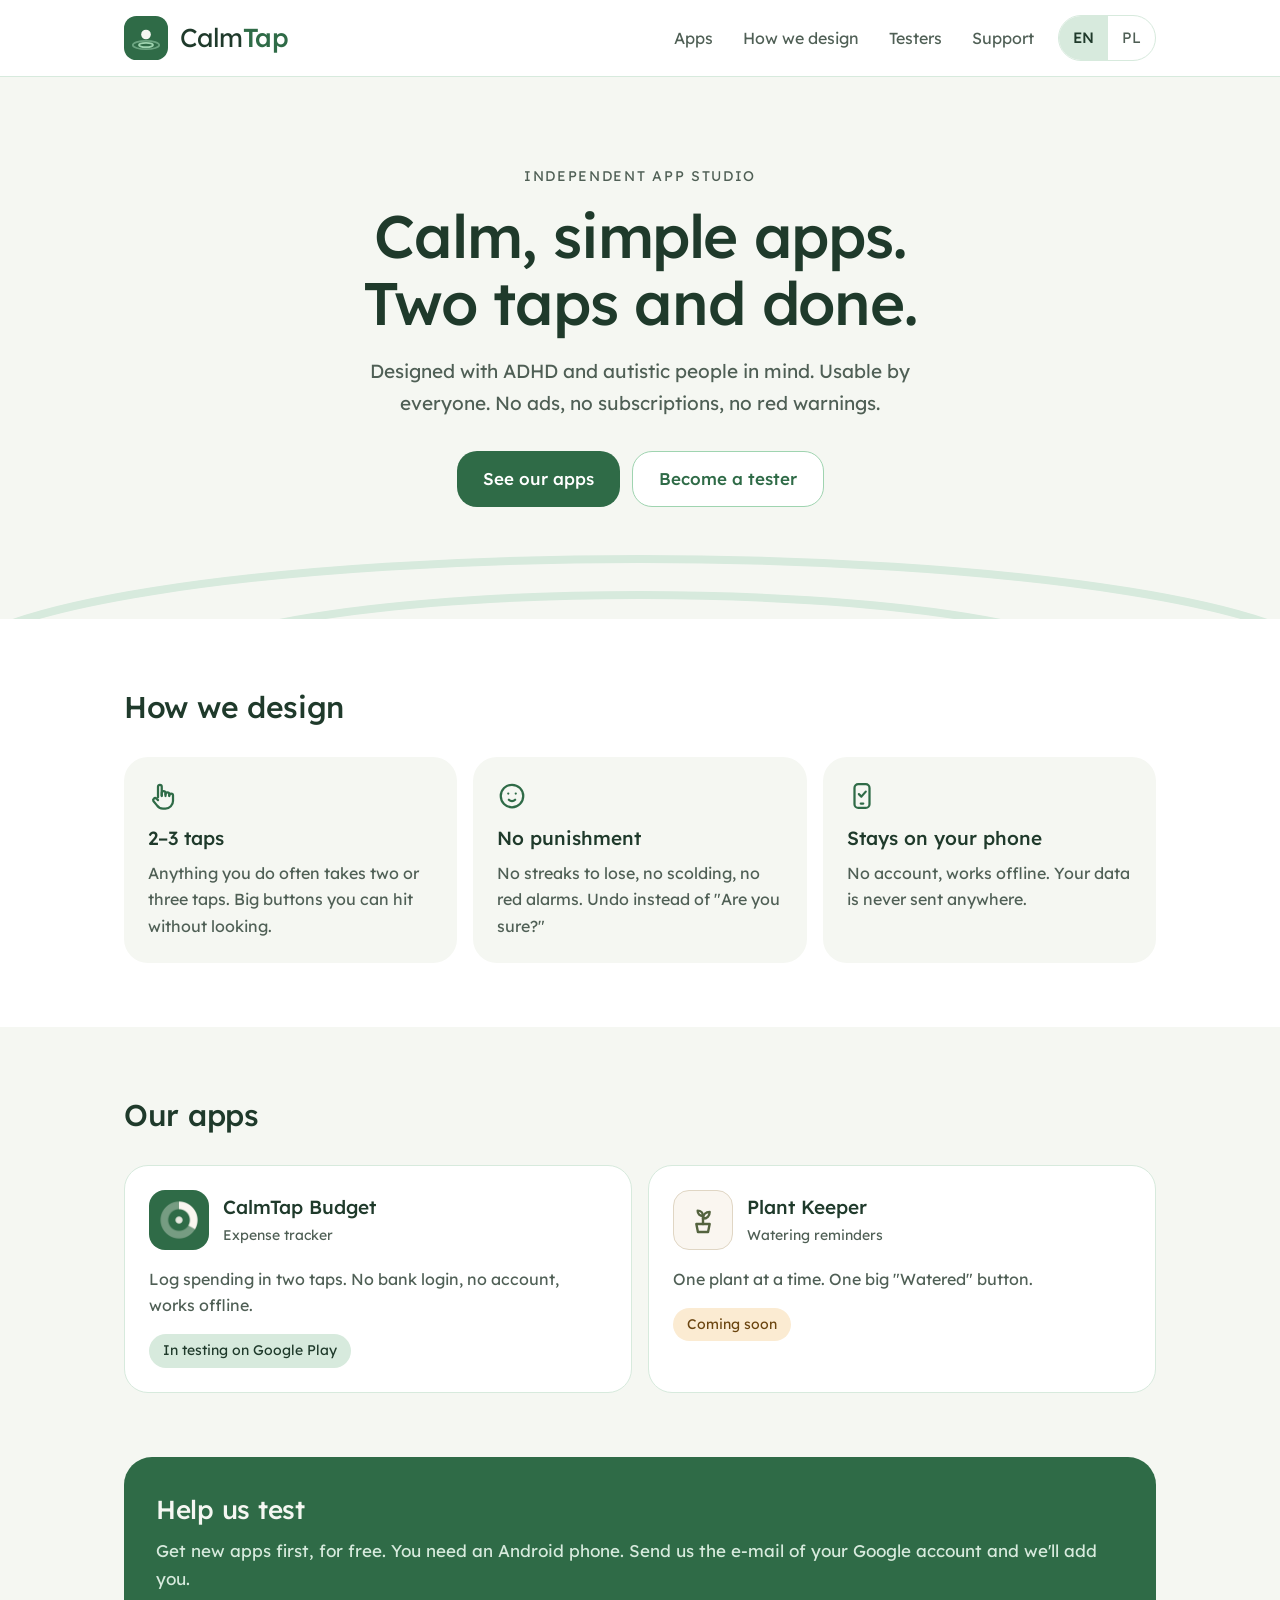
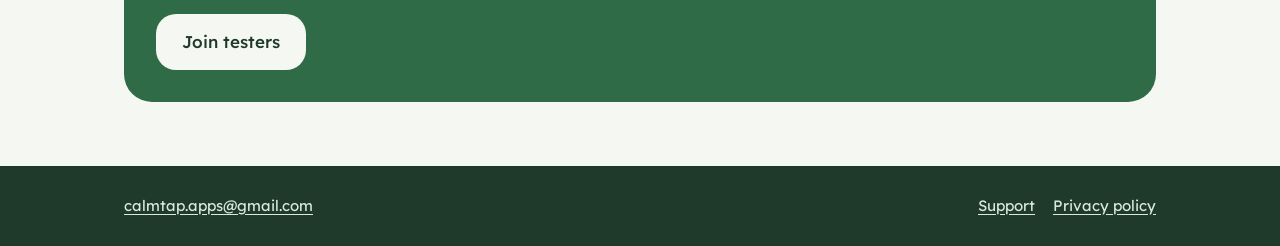
==== index.html @ e2dd9516 "Add files via upload" ====
<!DOCTYPE html>
<html lang="en" data-lang="en">
<head>
<meta charset="utf-8">
<meta name="viewport" content="width=device-width, initial-scale=1">
<title data-en="CalmTap · Calm, simple apps" data-pl="CalmTap · Spokojne, proste aplikacje">CalmTap · Calm, simple apps</title>
<meta name="description" content="CalmTap is an independent app studio making calm, simple apps designed with ADHD and autistic people in mind. No ads, no subscriptions, your data stays on your phone.">
<meta property="og:title" content="CalmTap · Calm, simple apps">
<meta property="og:description" content="Two taps and done. Apps designed with ADHD and autistic people in mind.">
<link rel="icon" type="image/svg+xml" href="assets/logo.svg">
<link rel="icon" type="image/png" href="assets/favicon.png">
<link rel="apple-touch-icon" href="assets/apple-touch-icon.png">
<link rel="stylesheet" href="assets/style.css">
<script>(function(){var l;try{l=localStorage.getItem('calmtap-lang')}catch(e){}if(l!=='pl'&&l!=='en'){var n=((navigator.languages&&navigator.languages[0])||navigator.language||'en').toLowerCase();l=n.indexOf('pl')===0?'pl':'en'}document.documentElement.setAttribute('data-lang',l);document.documentElement.lang=l})()</script>
</head>
<body>
<a class="skip" href="#main"><span class="en">Skip to content</span><span class="pl">Przejdź do treści</span></a>

<header class="site-header">
  <div class="wrap">
    <a class="brand" href="./">
      <img src="assets/logo.svg" width="44" height="44" alt="">
      <span>Calm<b>Tap</b></span>
    </a>
    <nav class="nav" aria-label="Main">
      <a href="#apps"><span class="en">Apps</span><span class="pl">Aplikacje</span></a>
      <a href="#design"><span class="en">How we design</span><span class="pl">Jak projektujemy</span></a>
      <a href="#testers"><span class="en">Testers</span><span class="pl">Testerzy</span></a>
      <a href="support.html"><span class="en">Support</span><span class="pl">Pomoc</span></a>
      <div class="lang-switch" role="group" aria-label="Language / Język">
        <button type="button" data-lang="en" aria-pressed="true">EN</button>
        <button type="button" data-lang="pl" aria-pressed="false">PL</button>
      </div>
    </nav>
  </div>
</header>

<main id="main">

  <section class="hero">
    <svg class="ripples" viewBox="0 0 1400 240" aria-hidden="true">
      <ellipse cx="700" cy="220" rx="690" ry="110" fill="none" stroke="#D7EADD" stroke-width="8"/>
      <ellipse cx="700" cy="220" rx="460" ry="74" fill="none" stroke="#D7EADD" stroke-width="8"/>
      <ellipse cx="700" cy="220" rx="260" ry="42" fill="none" stroke="#9FD4B0" stroke-width="8" opacity="0.6"/>
    </svg>
    <div class="wrap">
      <p class="eyebrow"><span class="en">Independent app studio</span><span class="pl">Niezależne studio aplikacji</span></p>
      <h1>
        <span class="en">Calm, simple apps.<br>Two taps and done.</span>
        <span class="pl">Spokojne, proste aplikacje.<br>Dwa dotknięcia i gotowe.</span>
      </h1>
      <p class="lead">
        <span class="en">Designed with ADHD and autistic people in mind. Usable by everyone. No ads, no subscriptions, no red warnings.</span>
        <span class="pl">Projektowane z myślą o osobach z ADHD i w spektrum autyzmu. Dla każdego. Bez reklam, bez abonamentów, bez czerwonych ostrzeżeń.</span>
      </p>
      <div class="actions">
        <a class="btn btn-primary" href="#apps"><span class="en">See our apps</span><span class="pl">Zobacz aplikacje</span></a>
        <a class="btn btn-secondary" href="#testers"><span class="en">Become a tester</span><span class="pl">Zostań testerem</span></a>
      </div>
    </div>
  </section>

  <section class="section section-white" id="design">
    <div class="wrap">
      <h2><span class="en">How we design</span><span class="pl">Jak projektujemy</span></h2>
      <div class="grid-3">
        <div class="card card-milk">
          <svg class="icon" viewBox="0 0 24 24" fill="none" stroke="currentColor" stroke-width="1.8" stroke-linecap="round" stroke-linejoin="round" aria-hidden="true"><path d="M8 13V4.5a1.5 1.5 0 0 1 3 0V12"/><path d="M11 11.5v-2a1.5 1.5 0 0 1 3 0V12"/><path d="M14 10.5a1.5 1.5 0 0 1 3 0V12"/><path d="M17 11.5a1.5 1.5 0 0 1 3 0V16a6 6 0 0 1-6 6h-2a6 6 0 0 1-5-2.7L4.3 16a1.6 1.6 0 0 1 2.4-2l1.3 1.3"/></svg>
          <h3><span class="en">2–3 taps</span><span class="pl">2–3 dotknięcia</span></h3>
          <p><span class="en">Anything you do often takes two or three taps. Big buttons you can hit without looking.</span><span class="pl">Wszystko, co robisz często, zajmuje dwa, trzy dotknięcia. Duże przyciski, w które trafisz bez patrzenia.</span></p>
        </div>
        <div class="card card-milk">
          <svg class="icon" viewBox="0 0 24 24" fill="none" stroke="currentColor" stroke-width="1.8" stroke-linecap="round" stroke-linejoin="round" aria-hidden="true"><circle cx="12" cy="12" r="9"/><path d="M9 10h.01M15 10h.01"/><path d="M9.5 15a3.5 3.5 0 0 0 5 0"/></svg>
          <h3><span class="en">No punishment</span><span class="pl">Bez karania</span></h3>
          <p><span class="en">No streaks to lose, no scolding, no red alarms. Undo instead of "Are you sure?"</span><span class="pl">Bez serii do stracenia, bez strofowania, bez czerwonych alarmów. „Cofnij” zamiast „Czy na pewno?”</span></p>
        </div>
        <div class="card card-milk">
          <svg class="icon" viewBox="0 0 24 24" fill="none" stroke="currentColor" stroke-width="1.8" stroke-linecap="round" stroke-linejoin="round" aria-hidden="true"><rect x="6" y="2.5" width="12" height="19" rx="3"/><path d="M11 18h2"/><path d="M9.5 10.5l2 2 3.5-4"/></svg>
          <h3><span class="en">Stays on your phone</span><span class="pl">Zostaje na telefonie</span></h3>
          <p><span class="en">No account, works offline. Your data is never sent anywhere.</span><span class="pl">Bez konta, działa offline. Twoje dane nigdzie nie są wysyłane.</span></p>
        </div>
      </div>
    </div>
  </section>

  <section class="section" id="apps">
    <div class="wrap">
      <h2><span class="en">Our apps</span><span class="pl">Nasze aplikacje</span></h2>
      <div class="grid-2">
        <article class="card app-card">
          <div class="app-head">
            <img src="assets/budget-icon.png" alt="" width="60" height="60">
            <div>
              <h3>CalmTap Budget</h3>
              <p class="kind"><span class="en">Expense tracker</span><span class="pl">Budżet domowy</span></p>
            </div>
          </div>
          <p class="desc"><span class="en">Log spending in two taps. No bank login, no account, works offline.</span><span class="pl">Wydatek w dwa dotknięcia. Bez logowania do banku, bez konta, działa offline.</span></p>
          <span class="badge badge-mint"><span class="en">In testing on Google Play</span><span class="pl">W testach w Google Play</span></span>
        </article>
        <article class="card app-card">
          <div class="app-head">
            <div class="app-icon app-icon-plant">
              <svg width="32" height="32" viewBox="0 0 24 24" fill="none" stroke="currentColor" stroke-width="1.8" stroke-linecap="round" stroke-linejoin="round" aria-hidden="true"><path d="M7 15h10l-1.2 6H8.2z"/><path d="M12 15V9"/><path d="M12 11c0-3 2-5 5-5 0 3-2 5-5 5z"/><path d="M12 9c0-2.5-1.7-4-4-4 0 2.5 1.7 4 4 4z"/></svg>
            </div>
            <div>
              <h3>Plant Keeper</h3>
              <p class="kind"><span class="en">Watering reminders</span><span class="pl">Przypomnienia o podlewaniu</span></p>
            </div>
          </div>
          <p class="desc"><span class="en">One plant at a time. One big "Watered" button.</span><span class="pl">Jedna roślina naraz. Jeden duży przycisk „Podlane”.</span></p>
          <span class="badge badge-amber"><span class="en">Coming soon</span><span class="pl">Wkrótce</span></span>
        </article>
      </div>
    </div>
  </section>

  <section class="section" id="testers" style="padding-top:0">
    <div class="wrap">
      <div class="band">
        <div>
          <h2><span class="en">Help us test</span><span class="pl">Pomóż nam testować</span></h2>
          <p><span class="en">Get new apps first, for free. You need an Android phone. Send us the e-mail of your Google account and we'll add you.</span><span class="pl">Dostajesz nowe aplikacje jako pierwszy, za darmo. Potrzebny telefon z Androidem. Wyślij nam adres swojego konta Google, a dopiszemy cię do listy.</span></p>
        </div>
        <a class="btn btn-light en" href="mailto:calmtap.apps@gmail.com?subject=I%20want%20to%20test%20CalmTap%20apps&amp;body=Hi!%20I'd%20like%20to%20test%20CalmTap%20apps.%0A%0AThe%20e-mail%20of%20my%20Google%20account%20(the%20one%20on%20my%20Android%20phone)%3A%20">Join testers</a>
        <a class="btn btn-light pl" href="mailto:calmtap.apps@gmail.com?subject=Chc%C4%99%20testowa%C4%87%20aplikacje%20CalmTap&amp;body=Cze%C5%9B%C4%87!%20Chc%C4%99%20testowa%C4%87%20aplikacje%20CalmTap.%0A%0AAdres%20mojego%20konta%20Google%20(tego%20z%20telefonu%20z%20Androidem)%3A%20">Zapisz się</a>
      </div>
    </div>
  </section>

</main>

<footer class="site-footer">
  <div class="wrap">
    <span><a href="mailto:calmtap.apps@gmail.com">calmtap.apps@gmail.com</a></span>
    <nav aria-label="Footer">
      <a href="support.html"><span class="en">Support</span><span class="pl">Pomoc</span></a>
      <a href="privacy-budget.html"><span class="en">Privacy policy</span><span class="pl">Polityka prywatności</span></a>
    </nav>
  </div>
</footer>

<script src="assets/site.js"></script>
</body>
</html>
---- assets/style.css ----
@font-face{font-family:"Lexend";src:url("fonts/Lexend_400Regular.ttf") format("truetype");font-weight:400;font-display:swap}
@font-face{font-family:"Lexend";src:url("fonts/Lexend_500Medium.ttf") format("truetype");font-weight:500;font-display:swap}

:root{
  --green:#2F6B47;
  --forest:#1F3A2B;
  --mint:#9FD4B0;
  --mint-light:#D7EADD;
  --milk:#F5F7F2;
  --white:#FFFFFF;
  --muted:#4F5F55;
  --amber-bg:#FBEBD2;
  --amber-ink:#6B4510;
  --line:#D7EADD;
}

html[data-lang="en"] .pl,
html[data-lang="pl"] .en{display:none !important}

*{box-sizing:border-box}
html{scroll-behavior:smooth}
@media (prefers-reduced-motion:reduce){html{scroll-behavior:auto}}
body{
  min-height:100vh;display:flex;flex-direction:column;
  margin:0;
  background:var(--milk);
  color:var(--forest);
  font-family:"Lexend",system-ui,-apple-system,"Segoe UI",sans-serif;
  font-size:17px;
  line-height:1.65;
}
img,svg{display:block}
a{color:var(--green);text-underline-offset:3px}
a:hover{color:var(--forest)}
:focus-visible{outline:3px solid var(--green);outline-offset:3px;border-radius:6px}

.wrap{max-width:1080px;margin:0 auto;padding:0 24px}
.narrow{max-width:760px}

/* skip link */
.skip{position:absolute;left:-999px;top:8px;background:var(--white);padding:10px 16px;border-radius:12px;z-index:10}
.skip:focus{left:16px}

/* header */
.site-header{background:var(--white);border-bottom:1px solid var(--line)}
.site-header .wrap{display:flex;align-items:center;justify-content:space-between;gap:16px;flex-wrap:wrap;min-height:76px;padding-top:10px;padding-bottom:10px}
.brand{display:flex;align-items:center;gap:12px;text-decoration:none;color:var(--forest);font-size:26px;letter-spacing:-0.02em}
.brand b{font-weight:500;color:var(--green)}
.nav{display:flex;align-items:center;gap:6px;flex-wrap:wrap}
.nav a{color:var(--muted);text-decoration:none;font-size:16px;padding:10px 12px;border-radius:12px}
.nav a:hover{color:var(--forest);background:var(--milk)}
.nav a[aria-current="page"]{color:var(--forest);font-weight:500;text-decoration:underline;text-decoration-color:var(--green);text-decoration-thickness:2px;text-underline-offset:8px}
.lang-switch{display:flex;border:1px solid var(--line);border-radius:999px;overflow:hidden;margin-left:6px}
.lang-switch button{font:inherit;font-size:15px;border:0;background:transparent;color:var(--muted);padding:8px 14px;min-height:44px;cursor:pointer}
.lang-switch button[aria-pressed="true"]{background:var(--mint-light);color:var(--forest);font-weight:500}

/* buttons */
.btn{display:inline-flex;align-items:center;justify-content:center;gap:8px;min-height:56px;padding:0 26px;border-radius:20px;font-size:17px;text-decoration:none;font-weight:500}
.btn-primary{background:var(--green);color:var(--white)}
.btn-primary:hover{background:var(--forest);color:var(--white)}
.btn-secondary{background:var(--white);color:var(--green);border:1px solid var(--mint)}
.btn-secondary:hover{background:var(--mint-light);color:var(--forest)}
.btn-light{background:var(--milk);color:var(--forest)}
.btn-light:hover{background:var(--white);color:var(--forest)}

/* hero */
.hero{position:relative;overflow:hidden;text-align:center;padding:88px 0 112px}
.hero .ripples{position:absolute;left:50%;bottom:-70px;transform:translateX(-50%);width:1400px;max-width:none;pointer-events:none}
.hero .wrap{position:relative}
.eyebrow{margin:0 0 14px;font-size:14px;letter-spacing:.12em;text-transform:uppercase;color:var(--muted)}
.hero h1{margin:0;font-size:clamp(36px,6vw,60px);line-height:1.12;font-weight:500;letter-spacing:-0.02em}
.hero .lead{max-width:600px;margin:20px auto 0;font-size:19px;color:var(--muted)}
.actions{display:flex;gap:12px;justify-content:center;flex-wrap:wrap;margin-top:32px}

/* sections */
.section{padding:64px 0}
.section-white{background:var(--white)}
.section h2{margin:0 0 24px;font-size:30px;font-weight:500;letter-spacing:-0.01em}
.grid-3{display:grid;grid-template-columns:repeat(auto-fit,minmax(240px,1fr));gap:16px}
.grid-2{display:grid;grid-template-columns:repeat(auto-fit,minmax(300px,1fr));gap:16px}
.card{background:var(--white);border:1px solid var(--line);border-radius:24px;padding:24px}
.card-milk{background:var(--milk);border:0}
.card h3{margin:12px 0 6px;font-size:19px;font-weight:500}
.card p{margin:0;color:var(--muted);font-size:16px}
.icon{width:30px;height:30px;color:var(--green)}

.app-head{display:flex;align-items:center;gap:14px}
.app-head img,.app-head .app-icon{width:60px;height:60px;border-radius:16px;flex:none}
.app-icon-plant{background:#FAF6F0;border:1px solid #E0D6C4;display:flex;align-items:center;justify-content:center;color:#54633E}
.app-head h3{margin:0}
.app-head .kind{margin:0;font-size:14px}
.app-card p.desc{margin:16px 0}
.badge{display:inline-block;border-radius:999px;padding:5px 14px;font-size:14px}
.badge-mint{background:var(--mint-light);color:var(--forest)}
.badge-amber{background:var(--amber-bg);color:var(--amber-ink)}

.band{background:var(--green);color:var(--milk);border-radius:28px;padding:32px;display:flex;align-items:center;justify-content:space-between;gap:20px;flex-wrap:wrap}
.band h2{margin:0;font-size:26px}
.band p{margin:6px 0 0;color:var(--mint-light)}

/* support + policy */
.page-head{padding:56px 0 8px}
.page-head h1{margin:0;font-size:clamp(34px,5vw,46px);font-weight:500;letter-spacing:-0.02em}
.page-head p{margin:8px 0 0;color:var(--muted);font-size:18px}
.crumbs{font-size:15px;color:var(--muted);margin:0 0 8px}
.crumbs a{color:var(--muted)}
.chips{display:flex;gap:10px;flex-wrap:wrap;margin-top:24px}
.chip{font:inherit;font-size:16px;min-height:52px;padding:0 24px;border-radius:999px;border:1px solid var(--line);background:var(--white);color:var(--forest);cursor:pointer}
.chip[aria-pressed="true"]{background:var(--green);border-color:var(--green);color:var(--white)}
.support-grid{display:grid;grid-template-columns:minmax(0,1.6fr) minmax(0,1fr);gap:20px;padding:24px 0 72px}
@media (max-width:820px){.support-grid{grid-template-columns:1fr}}
.side{display:flex;flex-direction:column;gap:16px}
.card-green{background:var(--green);border-color:var(--green);color:var(--milk)}
.card-green .icon{color:var(--milk)}
.card-green h3{color:var(--white)}
.card-green p{color:var(--mint-light)}
.card .btn{margin-top:16px}
.card-link{display:inline-block;margin-top:12px;font-size:16px}

.faq{padding:8px 24px}
.faq details{border-bottom:1px solid #EEF3EF}
.faq details:last-child{border-bottom:0}
.faq summary{list-style:none;cursor:pointer;display:flex;align-items:center;justify-content:space-between;gap:16px;padding:20px 0;font-size:17px;min-height:56px}
.faq summary::-webkit-details-marker{display:none}
.faq summary svg{width:22px;height:22px;flex:none;color:var(--muted);transition:transform .15s}
@media (prefers-reduced-motion:reduce){.faq summary svg{transition:none}}
.faq details[open] summary{font-weight:500}
.faq details[open] summary svg{transform:rotate(180deg)}
.faq .answer{padding:0 0 20px;color:var(--muted);font-size:16px}
.faq .answer p{margin:0 0 10px}

.policy{padding:24px 0 72px;display:flex;flex-direction:column;gap:16px}
.policy .summary{background:var(--mint-light);border:0;display:flex;gap:16px;align-items:flex-start}
.policy .summary p{color:var(--forest)}
.policy .card h2{margin:0 0 8px;font-size:20px;font-weight:500}
.policy .card p{margin:0 0 10px}
.policy .card p:last-child{margin-bottom:0}

/* footer */
.site-footer{background:var(--forest);color:var(--mint-light);padding:28px 0;font-size:15px}
.site-footer .wrap{display:flex;justify-content:space-between;gap:16px;flex-wrap:wrap}
.site-footer a{color:var(--mint-light)}
.site-footer a:hover{color:var(--white)}
.site-footer nav{display:flex;gap:18px;flex-wrap:wrap}

@media (max-width:640px){
  body{font-size:16px}
  .hero{padding:56px 0 88px}
  .section{padding:48px 0}
  .band{padding:24px}
  .brand{font-size:22px}
}
main{flex:1 0 auto;width:100%}
.policy .summary .icon{flex:none}
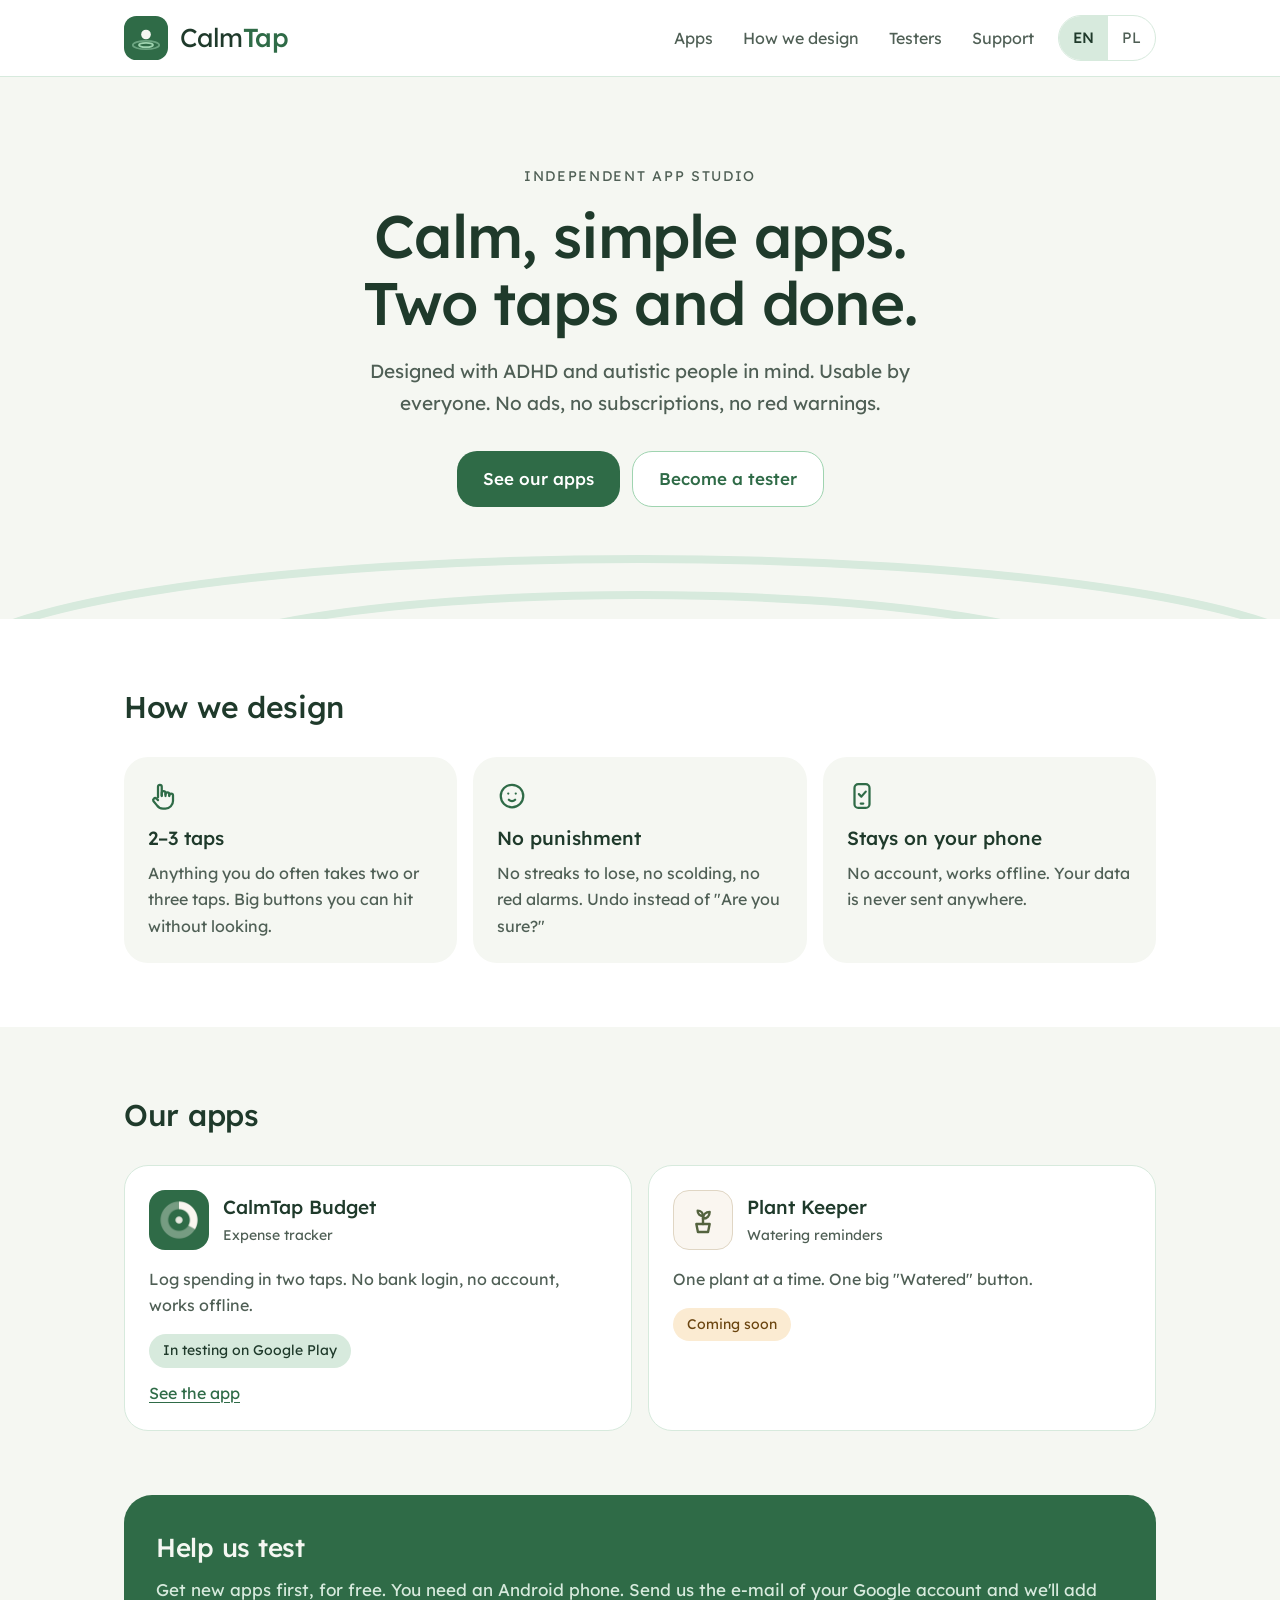
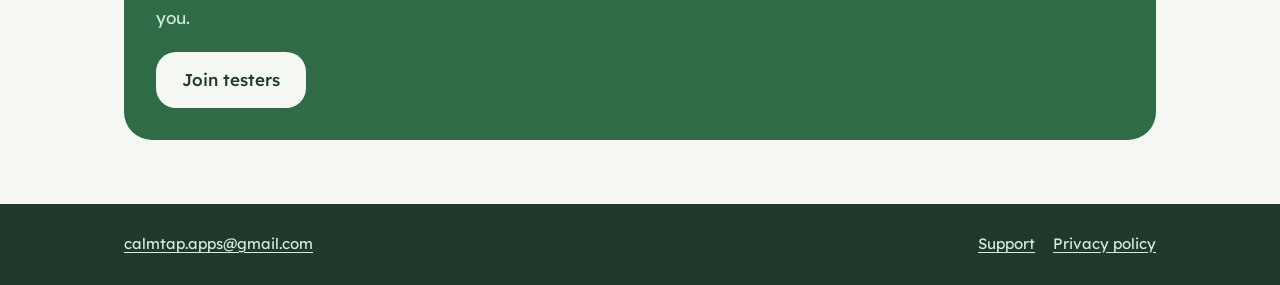
==== commit 9d5a5821: "Add files via upload" ====
--- a/index.html
+++ b/index.html
@@ -96,7 +96,8 @@
             </div>
           </div>
           <p class="desc"><span class="en">Log spending in two taps. No bank login, no account, works offline.</span><span class="pl">Wydatek w dwa dotknięcia. Bez logowania do banku, bez konta, działa offline.</span></p>
-          <span class="badge badge-mint"><span class="en">In testing on Google Play</span><span class="pl">W testach w Google Play</span></span>
+          <span class="badge badge-mint"><span class="en">In testing on Google Play</span><span class="pl">Testy w Google Play</span></span>
+          <a class="card-link" style="display:block" href="budget.html"><span class="en">See the app</span><span class="pl">Zobacz aplikację</span></a>
         </article>
         <article class="card app-card">
           <div class="app-head">
--- a/assets/style.css
+++ b/assets/style.css
@@ -152,3 +152,27 @@
 }
 main{flex:1 0 auto;width:100%}
 .policy .summary .icon{flex:none}
+
+/* app page */
+.app-hero{padding:64px 0 40px}
+.app-hero .wrap{display:grid;grid-template-columns:minmax(0,1.1fr) minmax(0,0.9fr);gap:48px;align-items:center}
+@media (max-width:820px){.app-hero .wrap{grid-template-columns:1fr}}
+.app-hero h1{margin:16px 0 0;font-size:clamp(34px,5vw,52px);line-height:1.12;font-weight:500;letter-spacing:-0.02em}
+.app-hero .lead{margin:16px 0 0;font-size:19px;color:var(--muted)}
+.app-title{display:flex;align-items:center;gap:14px}
+.app-title img{width:64px;height:64px;border-radius:18px}
+.app-title p{margin:0;font-size:22px;font-weight:500}
+.pills{display:flex;flex-wrap:wrap;gap:8px;margin-top:22px}
+.pill{background:var(--white);border:1px solid var(--line);border-radius:999px;padding:7px 14px;font-size:15px}
+.app-hero .actions{justify-content:flex-start}
+.phone{width:100%;max-width:290px;margin:0 auto;border-radius:36px;background:#0E120F;padding:10px;box-shadow:0 0 0 1px #2B3A30}
+.phone img{width:100%;height:auto;border-radius:28px}
+.feature{display:grid;grid-template-columns:minmax(0,1fr) minmax(0,1fr);gap:48px;align-items:center;padding:40px 0}
+.feature.flip .feature-text{order:2}
+@media (max-width:820px){.feature{grid-template-columns:1fr}.feature.flip .feature-text{order:0}}
+.feature h2{margin:0 0 12px;font-size:30px;font-weight:500;letter-spacing:-0.01em}
+.feature p{margin:0 0 10px;color:var(--muted)}
+.feature ul{margin:8px 0 0;padding-left:20px;color:var(--muted)}
+.feature li{margin-bottom:6px}
+.phones-pair{display:flex;gap:16px;justify-content:center}
+.phones-pair .phone{max-width:220px}
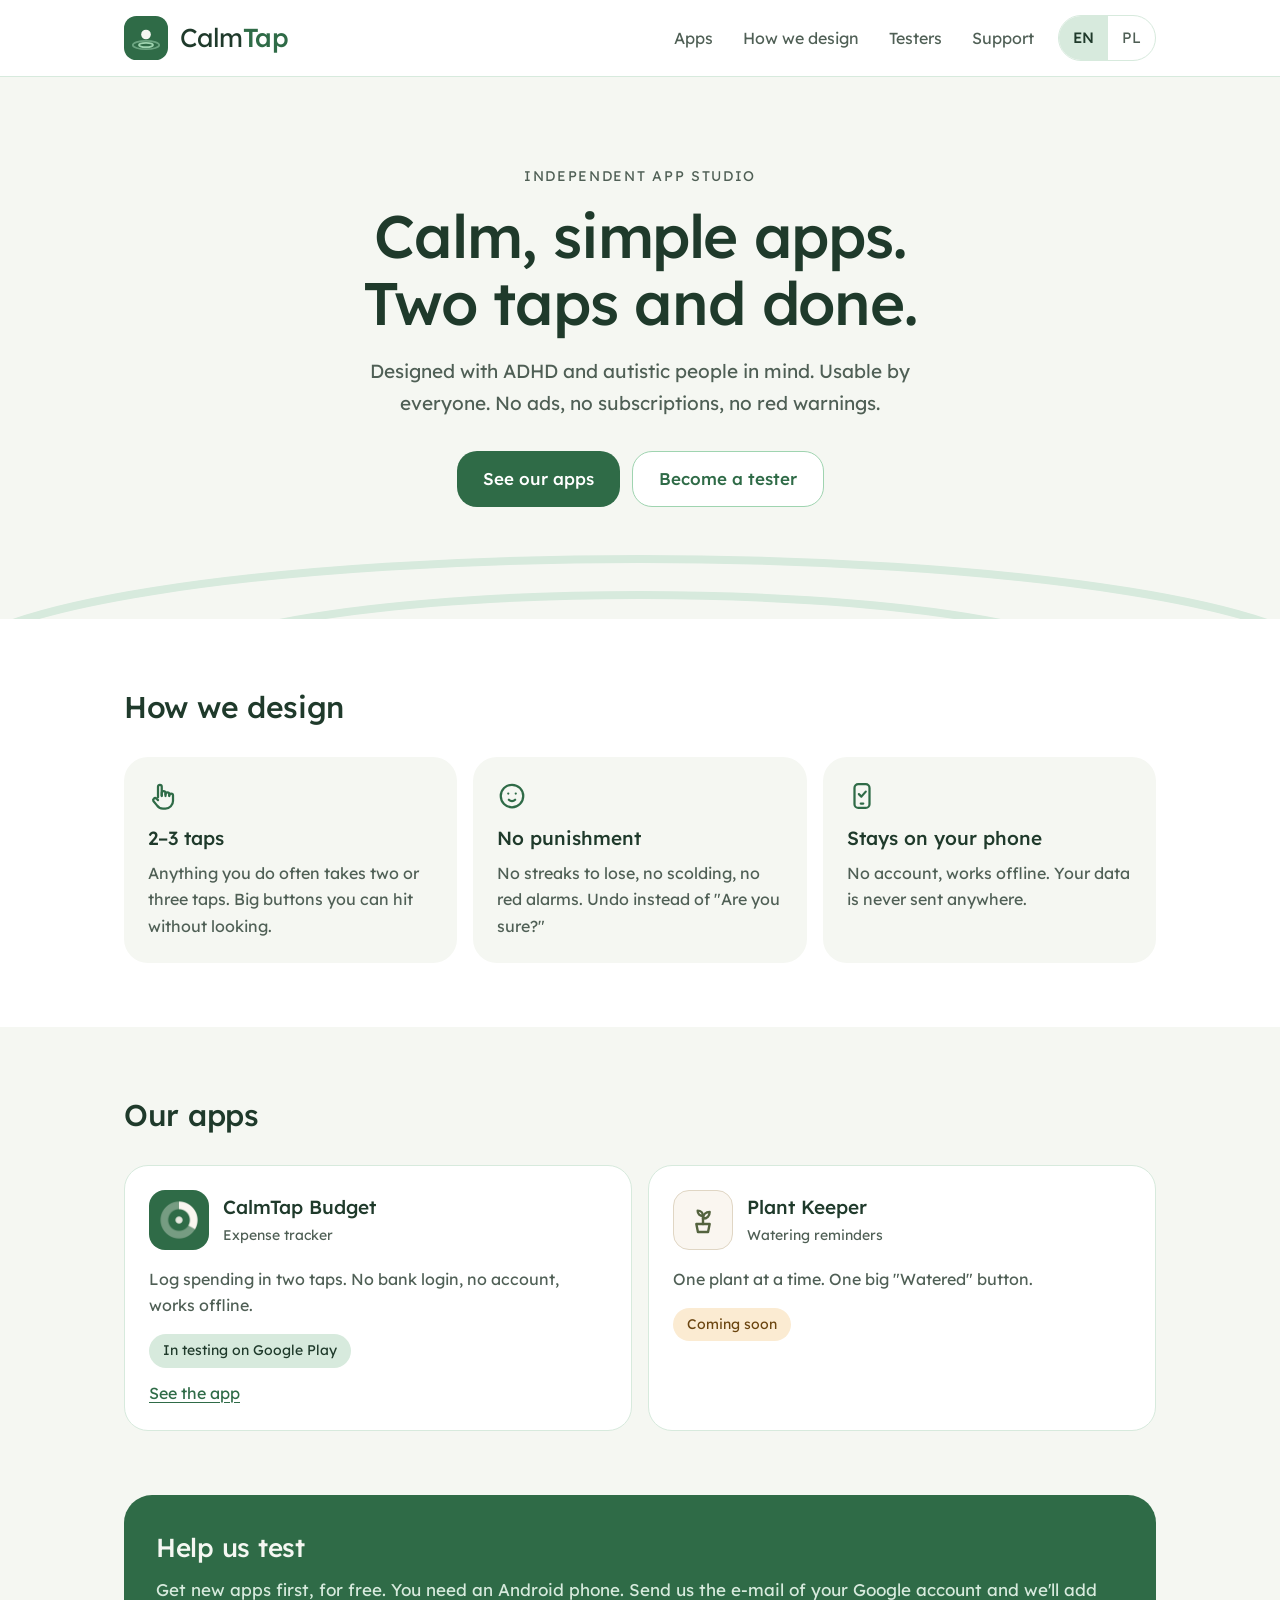
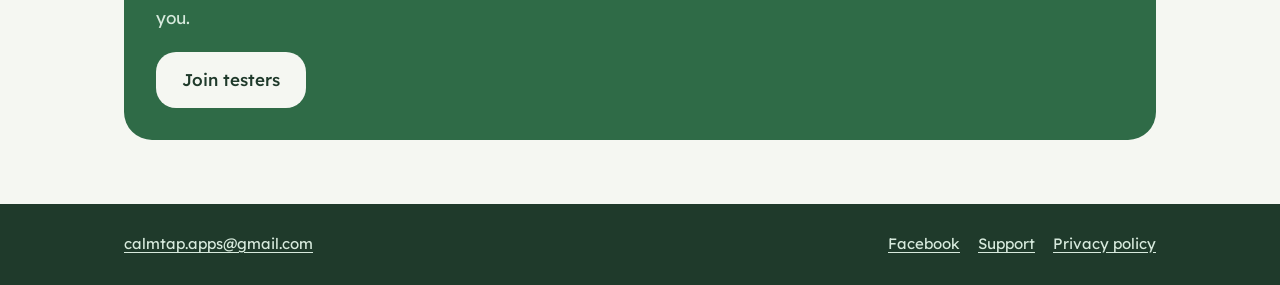
==== commit 0b08dfad: "Update index.html" ====
--- a/index.html
+++ b/index.html
@@ -134,7 +134,7 @@
 <footer class="site-footer">
   <div class="wrap">
     <span><a href="mailto:calmtap.apps@gmail.com">calmtap.apps@gmail.com</a></span>
-    <nav aria-label="Footer">
+    <nav aria-label="Footer"><a href="https://www.facebook.com/calmtap.apps" rel="me">Facebook</a>
       <a href="support.html"><span class="en">Support</span><span class="pl">Pomoc</span></a>
       <a href="privacy-budget.html"><span class="en">Privacy policy</span><span class="pl">Polityka prywatności</span></a>
     </nav>
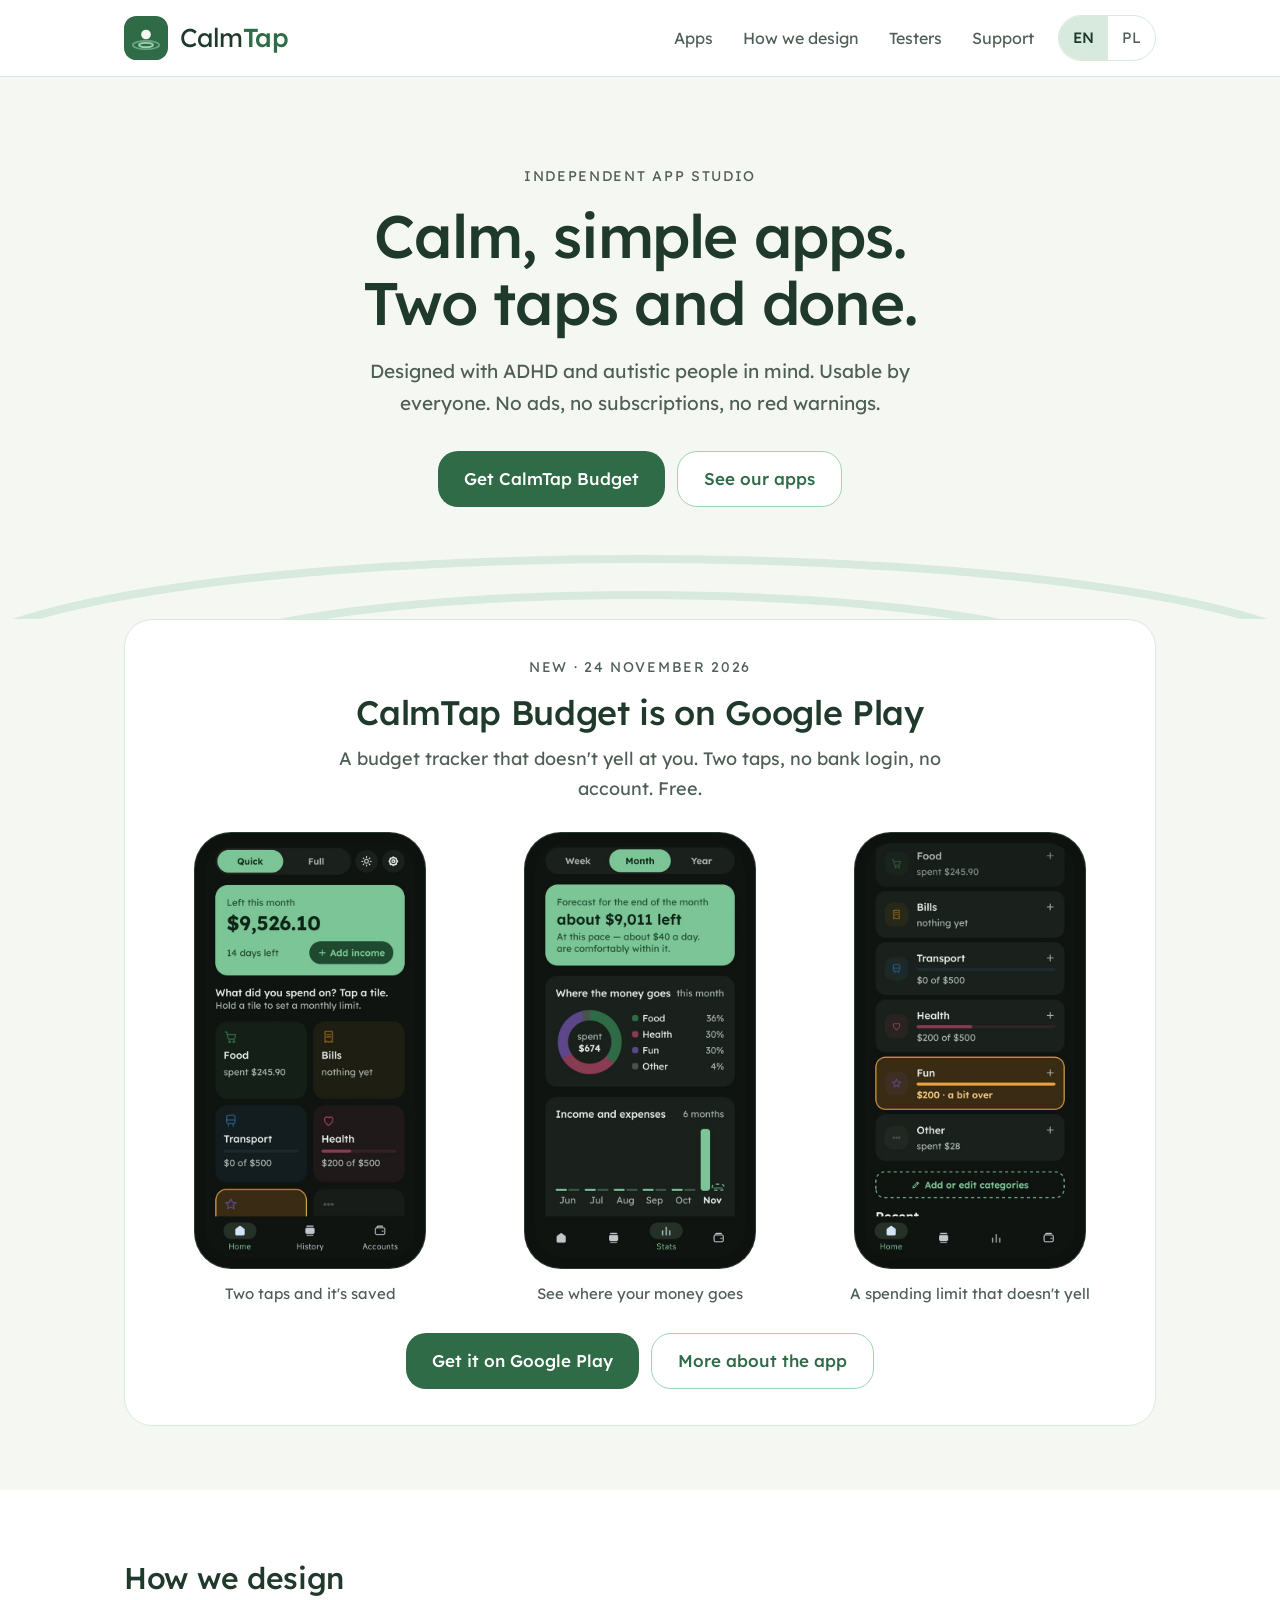
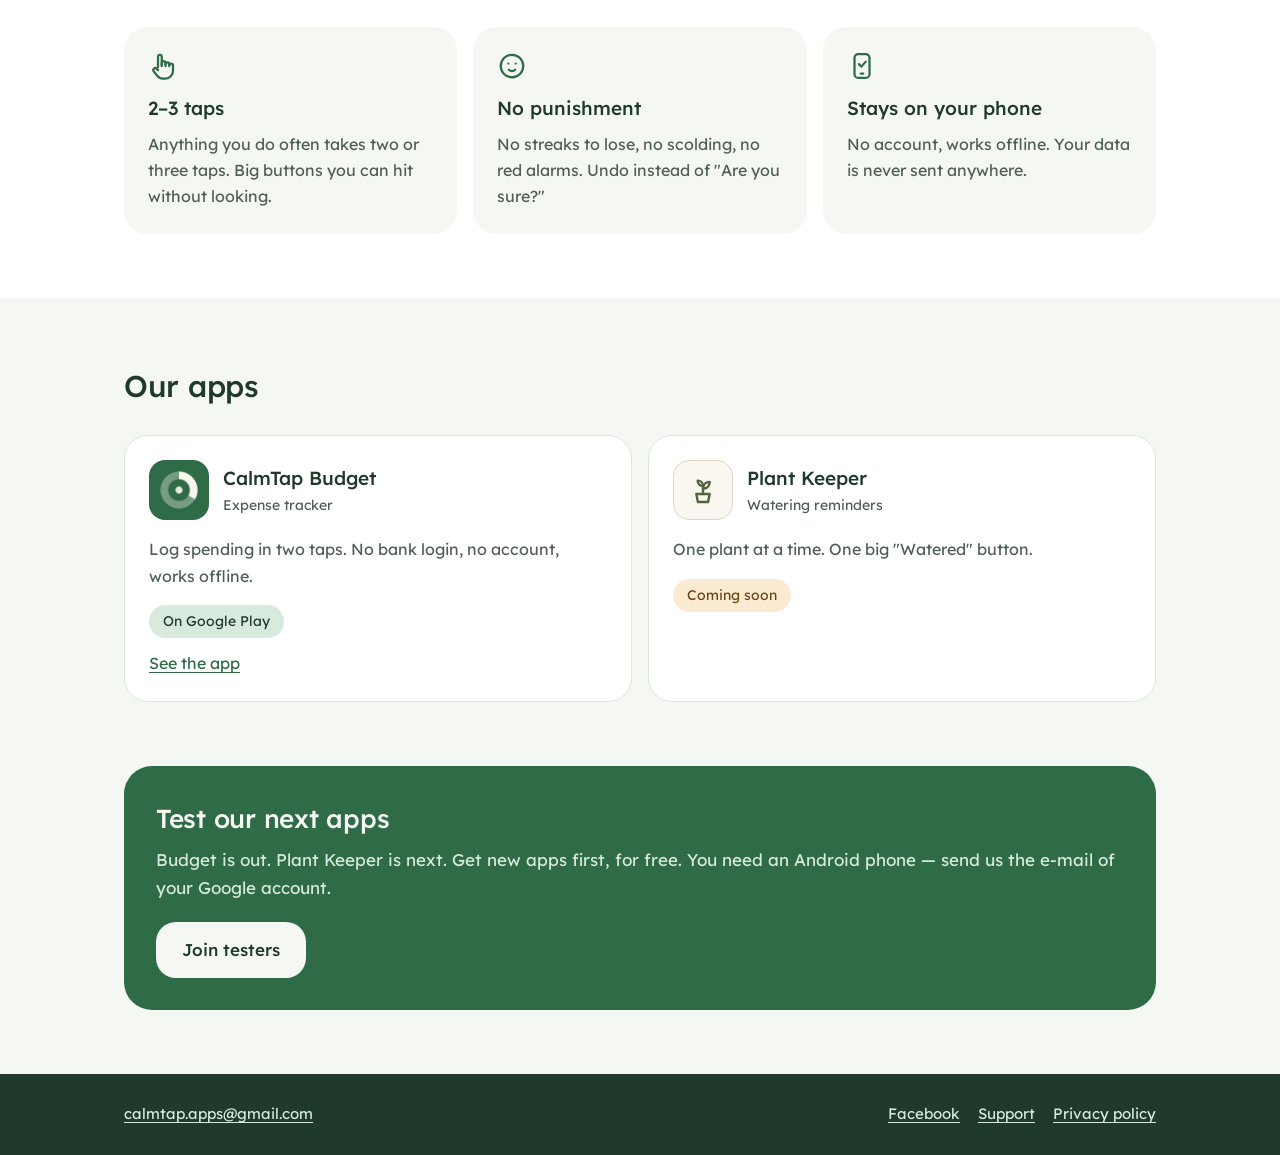
==== commit 32c9cbaf: "Budzet domowy jest w Google Play - odznaka "W Google Play" zamiast "Testy w Google Play" (strona glo" ====
--- a/index.html
+++ b/index.html
@@ -54,8 +54,50 @@
         <span class="pl">Projektowane z myślą o osobach z ADHD i w spektrum autyzmu. Dla każdego. Bez reklam, bez abonamentów, bez czerwonych ostrzeżeń.</span>
       </p>
       <div class="actions">
-        <a class="btn btn-primary" href="#apps"><span class="en">See our apps</span><span class="pl">Zobacz aplikacje</span></a>
-        <a class="btn btn-secondary" href="#testers"><span class="en">Become a tester</span><span class="pl">Zostań testerem</span></a>
+        <a class="btn btn-primary en" href="https://play.google.com/store/apps/details?id=com.calmtap.budget&amp;hl=en_US" target="_blank" rel="noopener">Get CalmTap Budget</a>
+        <a class="btn btn-primary pl" href="https://play.google.com/store/apps/details?id=com.calmtap.budget&amp;hl=pl" target="_blank" rel="noopener">Pobierz Budżet</a>
+        <a class="btn btn-secondary" href="#apps"><span class="en">See our apps</span><span class="pl">Zobacz aplikacje</span></a>
+      </div>
+    </div>
+  </section>
+
+  <section class="launch">
+    <div class="wrap">
+      <div class="launch-card">
+        <p class="eyebrow"><span class="en">New · 24 November 2026</span><span class="pl">Nowość · 24 listopada 2026</span></p>
+        <h2><span class="en">CalmTap Budget is on Google Play</span><span class="pl">Budżet domowy – CalmTap jest w Google Play</span></h2>
+        <p class="launch-lead">
+          <span class="en">A budget tracker that doesn't yell at you. Two taps, no bank login, no account. Free.</span>
+          <span class="pl">Budżet domowy, który na ciebie nie krzyczy. Dwa dotknięcia, bez logowania do banku, bez konta. Za darmo.</span>
+        </p>
+        <div class="shots">
+          <figure>
+            <div class="phone">
+              <img class="en" src="assets/budget/en-quick.jpg" alt="Quick mode: money left this month and big category tiles" width="540" height="1067" loading="lazy">
+              <img class="pl" src="assets/budget/pl-quick.jpg" alt="Tryb Szybki: ile zostało w tym miesiącu i duże kafelki kategorii" width="540" height="1067" loading="lazy">
+            </div>
+            <figcaption><span class="en">Two taps and it's saved</span><span class="pl">Dwa dotknięcia i zapisane</span></figcaption>
+          </figure>
+          <figure>
+            <div class="phone">
+              <img class="en" src="assets/budget/en-stats.jpg" alt="Stats: forecast, where the money goes, income and expenses" width="540" height="1067" loading="lazy">
+              <img class="pl" src="assets/budget/pl-stats.jpg" alt="Statystyki: prognoza, na co idą pieniądze, przychody i wydatki" width="540" height="1067" loading="lazy">
+            </div>
+            <figcaption><span class="en">See where your money goes</span><span class="pl">Zobacz, gdzie idą pieniądze</span></figcaption>
+          </figure>
+          <figure>
+            <div class="phone">
+              <img class="en" src="assets/budget/en-limits.jpg" alt="Categories with calm limit bars" width="540" height="1067" loading="lazy">
+              <img class="pl" src="assets/budget/pl-limits.jpg" alt="Kategorie ze spokojnymi paskami limitów" width="540" height="1067" loading="lazy">
+            </div>
+            <figcaption><span class="en">A spending limit that doesn't yell</span><span class="pl">Limit, który nie krzyczy</span></figcaption>
+          </figure>
+        </div>
+        <div class="actions">
+          <a class="btn btn-primary en" href="https://play.google.com/store/apps/details?id=com.calmtap.budget&amp;hl=en_US" target="_blank" rel="noopener">Get it on Google Play</a>
+          <a class="btn btn-primary pl" href="https://play.google.com/store/apps/details?id=com.calmtap.budget&amp;hl=pl" target="_blank" rel="noopener">Pobierz z Google Play</a>
+          <a class="btn btn-secondary" href="budget.html"><span class="en">More about the app</span><span class="pl">Więcej o aplikacji</span></a>
+        </div>
       </div>
     </div>
   </section>
@@ -96,7 +138,7 @@
             </div>
           </div>
           <p class="desc"><span class="en">Log spending in two taps. No bank login, no account, works offline.</span><span class="pl">Wydatek w dwa dotknięcia. Bez logowania do banku, bez konta, działa offline.</span></p>
-          <span class="badge badge-mint"><span class="en">In testing on Google Play</span><span class="pl">Testy w Google Play</span></span>
+          <span class="badge badge-mint"><span class="en">On Google Play</span><span class="pl">W Google Play</span></span>
           <a class="card-link" style="display:block" href="budget.html"><span class="en">See the app</span><span class="pl">Zobacz aplikację</span></a>
         </article>
         <article class="card app-card">
@@ -120,8 +162,8 @@
     <div class="wrap">
       <div class="band">
         <div>
-          <h2><span class="en">Help us test</span><span class="pl">Pomóż nam testować</span></h2>
-          <p><span class="en">Get new apps first, for free. You need an Android phone. Send us the e-mail of your Google account and we'll add you.</span><span class="pl">Dostajesz nowe aplikacje jako pierwszy, za darmo. Potrzebny telefon z Androidem. Wyślij nam adres swojego konta Google, a dopiszemy cię do listy.</span></p>
+          <h2><span class="en">Test our next apps</span><span class="pl">Testuj nasze kolejne aplikacje</span></h2>
+          <p><span class="en">Budget is out. Plant Keeper is next. Get new apps first, for free. You need an Android phone — send us the e-mail of your Google account.</span><span class="pl">Budżet jest już w sklepie. Następny będzie Plant Keeper. Dostajesz nowe aplikacje jako pierwszy, za darmo. Potrzebny telefon z Androidem — wyślij nam adres swojego konta Google.</span></p>
         </div>
         <a class="btn btn-light en" href="mailto:calmtap.apps@gmail.com?subject=I%20want%20to%20test%20CalmTap%20apps&amp;body=Hi!%20I'd%20like%20to%20test%20CalmTap%20apps.%0A%0AThe%20e-mail%20of%20my%20Google%20account%20(the%20one%20on%20my%20Android%20phone)%3A%20">Join testers</a>
         <a class="btn btn-light pl" href="mailto:calmtap.apps@gmail.com?subject=Chc%C4%99%20testowa%C4%87%20aplikacje%20CalmTap&amp;body=Cze%C5%9B%C4%87!%20Chc%C4%99%20testowa%C4%87%20aplikacje%20CalmTap.%0A%0AAdres%20mojego%20konta%20Google%20(tego%20z%20telefonu%20z%20Androidem)%3A%20">Zapisz się</a>
--- a/assets/style.css
+++ b/assets/style.css
@@ -176,3 +176,22 @@
 .feature li{margin-bottom:6px}
 .phones-pair{display:flex;gap:16px;justify-content:center}
 .phones-pair .phone{max-width:220px}
+
+/* launch block (home page) */
+.launch{padding:0 0 64px}
+.launch-card{background:var(--white);border:1px solid var(--line);border-radius:28px;padding:36px 32px;text-align:center}
+.launch-card h2{margin:0 0 10px;font-size:clamp(26px,3.4vw,34px);line-height:1.2;font-weight:500;letter-spacing:-0.01em}
+.launch-lead{max-width:620px;margin:0 auto;color:var(--muted);font-size:18px}
+.shots{display:grid;grid-template-columns:repeat(3,minmax(0,1fr));gap:24px;margin:30px 0 4px}
+.shots figure{margin:0}
+.shots .phone{max-width:230px}
+.shots figcaption{margin-top:14px;font-size:15px;color:var(--muted)}
+.launch .actions{margin-top:26px}
+@media (max-width:700px){
+  .launch{padding:0 0 48px}
+  .launch-card{padding:28px 20px}
+  .shots{grid-template-columns:1fr;gap:32px;margin:26px 0 4px}
+  .shots .phone{max-width:250px}
+  .launch .actions{flex-direction:column}
+  .launch .actions .btn{width:100%}
+}
